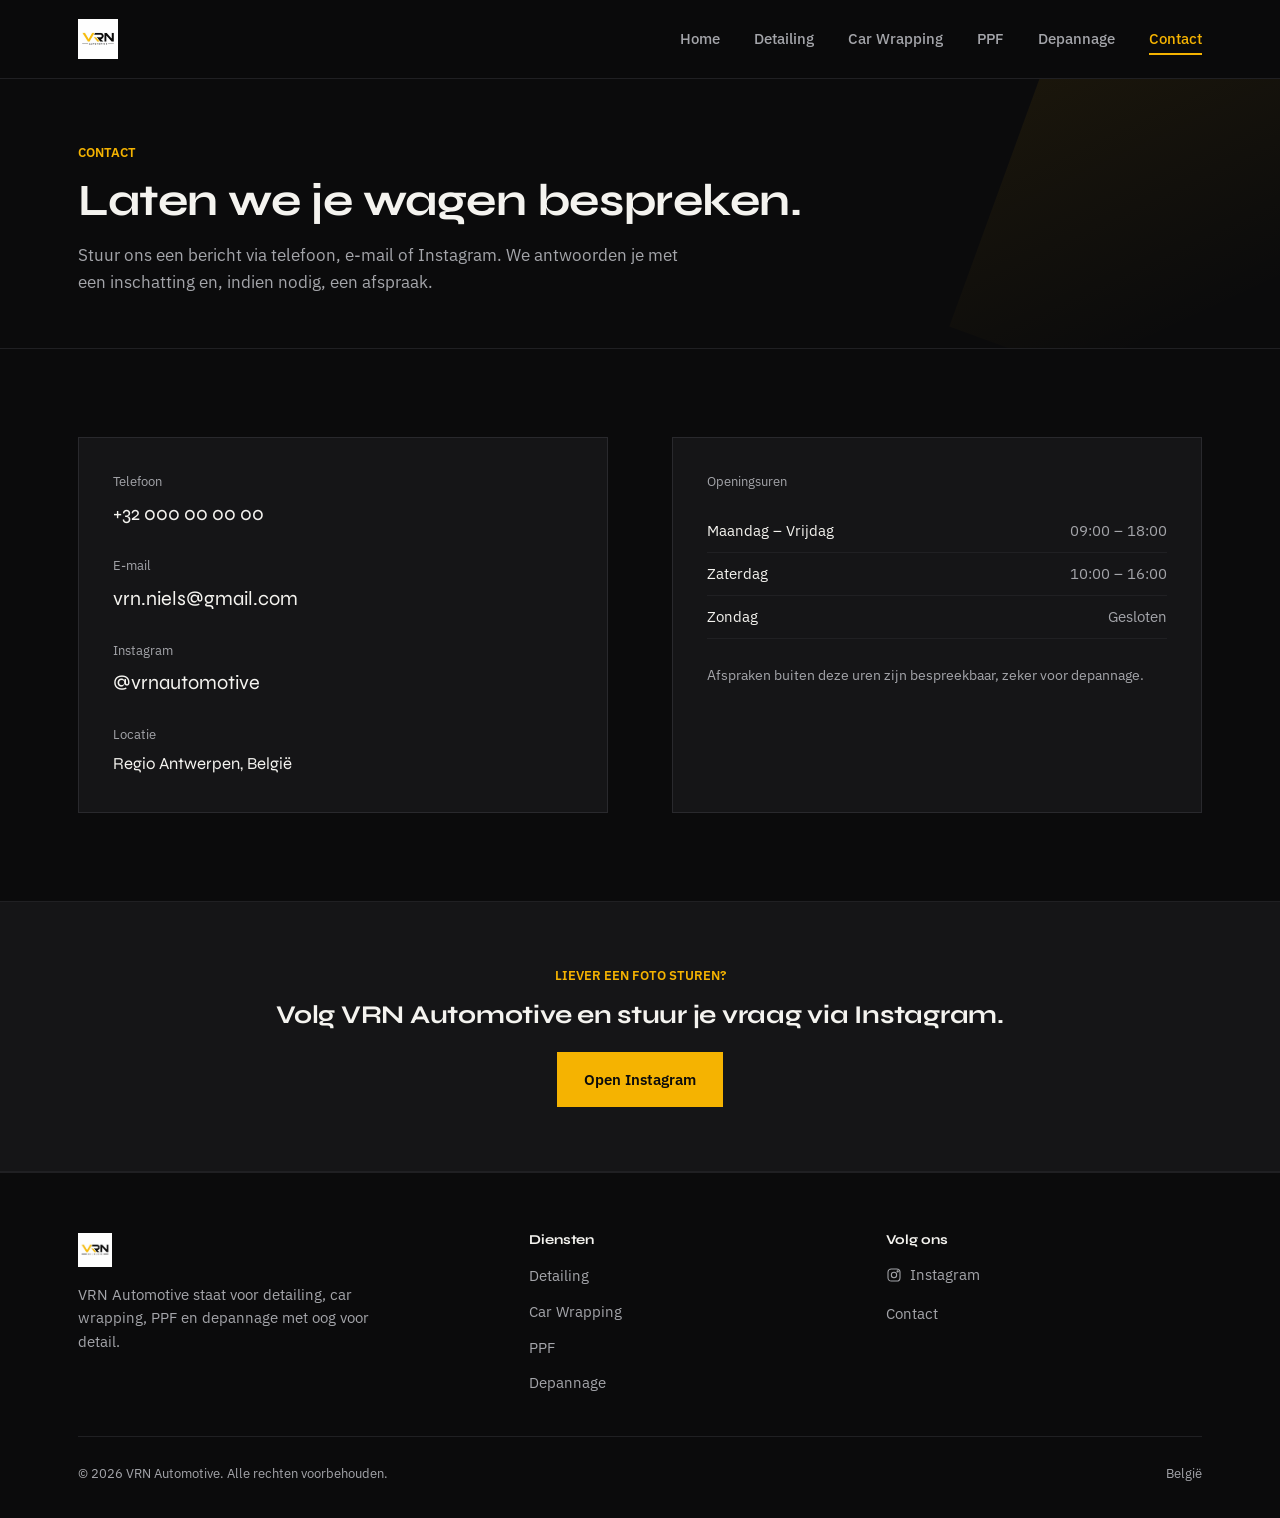
==== contact.html @ 50517fce "Add files via upload" ====
<!DOCTYPE html>
<html lang="nl">
<head>
<meta charset="UTF-8">
<meta name="viewport" content="width=device-width, initial-scale=1.0">
<title>Contact — VRN Automotive</title>
<meta name="description" content="Neem contact op met VRN Automotive voor detailing, car wrapping, PPF of depannage.">
<link rel="icon" href="assets/logo.png">
<link rel="preconnect" href="https://fonts.googleapis.com">
<link rel="preconnect" href="https://fonts.gstatic.com" crossorigin>
<link href="https://fonts.googleapis.com/css2?family=Syne:wght@600;700;800&family=IBM+Plex+Sans:wght@400;500;600&display=swap" rel="stylesheet">
<link rel="stylesheet" href="Style/styles.css">
</head>
<body>

<!--
  BEWERKBARE GEGEVENS op deze pagina:
  - Telefoonnummer: zoek "+32 000 00 00 00"
  - E-mailadres: zoek "info@vrnautomotive.be"
  - Locatie: zoek "Regio Antwerpen, België"
  - Openingsuren: zoek "hours-table"
  - Instagram: zoek "instagram.com/vrnautomotive"
-->

<header class="site-header">
  <div class="container">
    <a class="brand" href="index.html">
      <img src="Pictures/logo.png" alt="VRN Automotive logo">
    </a>
    <nav class="main-nav">
      <ul>
        <li><a href="index.html">Home</a></li>
        <li><a href="detailing.html">Detailing</a></li>
        <li><a href="wrapping.html">Car Wrapping</a></li>
        <li><a href="ppf.html">PPF</a></li>
        <li><a href="depanage.html">Depannage</a></li>
        <li><a href="contact.html" class="active">Contact</a></li>
      </ul>
    </nav>
    <button class="nav-toggle" aria-label="Menu"><span></span><span></span><span></span></button>
  </div>
</header>

<section class="page-banner">
  <div class="stripe" aria-hidden="true"></div>
  <div class="container">
    <p class="eyebrow">CONTACT</p>
    <h1>Laten we je wagen bespreken.</h1>
    <p class="lede">Stuur ons een bericht via telefoon, e-mail of Instagram. We antwoorden je met een inschatting en, indien nodig, een afspraak.</p>
  </div>
</section>

<section>
  <div class="container contact-grid">

    <div class="contact-card">
      <div class="label">Telefoon</div>
      <div class="value"><a href="tel:+32000000000">+32 000 00 00 00</a></div>
      <div class="label">E-mail</div>
      <div class="value"><a href="mailto:info@vrnautomotive.be">vrn.niels@gmail.com</a></div>
      <div class="label">Instagram</div>
      <div class="value">
        <a href="https://www.instagram.com/vrn_bv/" target="_blank" rel="noopener">@vrnautomotive</a>
      </div>
      <div class="label">Locatie</div>
      <div class="value" style="font-size:1.05rem;">Regio Antwerpen, België</div>
    </div>

    <div class="contact-card">
      <div class="label" style="margin-bottom:18px;">Openingsuren</div>
      <table class="hours-table">
        <tr><td>Maandag – Vrijdag</td><td>09:00 – 18:00</td></tr>
        <tr><td>Zaterdag</td><td>10:00 – 16:00</td></tr>
        <tr><td>Zondag</td><td>Gesloten</td></tr>
      </table>
      <p style="margin-top:24px; font-size:0.9rem;">Afspraken buiten deze uren zijn bespreekbaar, zeker voor depannage.</p>
    </div>

  </div>
</section>

<section class="alt-panel tight">
  <div class="container" style="text-align:center;">
    <p class="eyebrow" style="justify-content:center; display:flex;">LIEVER EEN FOTO STUREN?</p>
    <h2 style="font-size:1.6rem;">Volg VRN Automotive en stuur je vraag via Instagram.</h2>
    <div style="margin-top:24px;">
      <a href="https://www.instagram.com/vrnautomotive" target="_blank" rel="noopener" class="button button-primary">
        Open Instagram
      </a>
    </div>
  </div>
</section>

<footer class="site-footer">
  <div class="container">
    <div class="footer-top">
      <div class="footer-brand">
        <img src="Pictures/logo.png" alt="VRN Automotive logo">
        <p>VRN Automotive staat voor detailing, car wrapping, PPF en depannage met oog voor detail.</p>
      </div>
      <div class="footer-col">
        <h4>Diensten</h4>
        <ul>
          <li><a href="detailing.html">Detailing</a></li>
          <li><a href="wrapping.html">Car Wrapping</a></li>
          <li><a href="ppf.html">PPF</a></li>
          <li><a href="depanage.html">Depannage</a></li>
        </ul>
      </div>
      <div class="footer-col">
        <h4>Volg ons</h4>
        <ul>
          <li>
            <a class="social-inline" href="https://www.instagram.com/vrnautomotive" target="_blank" rel="noopener">
              <svg width="16" height="16" viewBox="0 0 24 24" fill="none" stroke="currentColor" stroke-width="1.6"><rect x="3" y="3" width="18" height="18" rx="5"/><circle cx="12" cy="12" r="4"/><circle cx="17.5" cy="6.5" r="1"/></svg>
              Instagram
            </a>
          </li>
          <li><a href="contact.html">Contact</a></li>
        </ul>
      </div>
    </div>
    <div class="footer-bottom">
      <span>© 2026 VRN Automotive. Alle rechten voorbehouden.</span>
      <span>België</span>
    </div>
  </div>
</footer>

<script src="script.js"></script>
</body>
</html>
---- Style/styles.css ----
/* ===========================================================
   VRN AUTOMOTIVE — design tokens
   Palette pulled from the logo: near-black body, glossy gold accent.
   =========================================================== */
:root {
  --bg: #0b0b0c;
  --bg-panel: #151517;
  --bg-panel-2: #1c1d20;
  --gold: #f5b301;
  --gold-soft: #ffd268;
  --text: #f4f3ef;
  --text-muted: #a4a5aa;
  --border: #29292d;
  --border-soft: #202023;
  --font-head: 'Syne', sans-serif;
  --font-body: 'IBM Plex Sans', sans-serif;
  --wrap: 1180px;
}

* { box-sizing: border-box; }
html { scroll-behavior: smooth; }

body {
  margin: 0;
  background: var(--bg);
  color: var(--text);
  font-family: var(--font-body);
  font-size: 16px;
  line-height: 1.6;
  -webkit-font-smoothing: antialiased;
}

img { max-width: 100%; display: block; }

a {
  color: inherit;
  text-decoration: none;
}

.container {
  width: 100%;
  max-width: var(--wrap);
  margin: 0 auto;
  padding: 0 28px;
}

h1, h2, h3, h4 {
  font-family: var(--font-head);
  font-weight: 700;
  line-height: 1.08;
  margin: 0;
  letter-spacing: -0.01em;
}

p { margin: 0; color: var(--text-muted); }

.eyebrow {
  font-family: var(--font-body);
  font-size: 0.8rem;
  color: var(--gold);
  font-weight: 600;
  margin-bottom: 14px;
}

.button {
  display: inline-flex;
  align-items: center;
  gap: 10px;
  padding: 14px 26px;
  font-family: var(--font-body);
  font-weight: 600;
  font-size: 0.95rem;
  border: 1px solid transparent;
  cursor: pointer;
  transition: transform 0.15s ease, background 0.15s ease, border-color 0.15s ease;
}
.button-primary {
  background: var(--gold);
  color: #0b0b0c;
}
.button-primary:hover { background: var(--gold-soft); }
.button-ghost {
  background: transparent;
  border-color: var(--border);
  color: var(--text);
}
.button-ghost:hover { border-color: var(--gold); color: var(--gold); }

/* ---------- Header ---------- */
.site-header {
  position: sticky;
  top: 0;
  z-index: 50;
  background: rgba(11, 11, 12, 0.92);
  backdrop-filter: blur(10px);
  border-bottom: 1px solid var(--border-soft);
}
.site-header .container {
  display: flex;
  align-items: center;
  justify-content: space-between;
  height: 78px;
}
.brand {
  display: flex;
  align-items: center;
  gap: 12px;
}
.brand img { height: 40px; width: auto; }

.main-nav ul {
  list-style: none;
  display: flex;
  gap: 34px;
  margin: 0;
  padding: 0;
}
.main-nav a {
  font-size: 0.92rem;
  font-weight: 500;
  color: var(--text-muted);
  position: relative;
  padding: 6px 0;
}
.main-nav a:hover { color: var(--text); }
.main-nav a.active { color: var(--gold); }
.main-nav a.active::after {
  content: "";
  position: absolute;
  left: 0; right: 0; bottom: -1px;
  height: 2px;
  background: var(--gold);
}

.nav-toggle {
  display: none;
  flex-direction: column;
  gap: 5px;
  background: none;
  border: 0;
  cursor: pointer;
  padding: 8px;
}
.nav-toggle span {
  width: 22px;
  height: 2px;
  background: var(--text);
}

/* ---------- Hero (home) ---------- */
.hero {
  position: relative;
  overflow: hidden;
  border-bottom: 1px solid var(--border-soft);
}
.hero .container {
  display: grid;
  grid-template-columns: 1.1fr 0.9fr;
  align-items: center;
  gap: 40px;
  padding-top: 96px;
  padding-bottom: 96px;
  min-height: 560px;
}
.hero h1 {
  font-size: clamp(2.4rem, 5vw, 3.8rem);
}
.hero .lede {
  margin-top: 22px;
  max-width: 46ch;
  font-size: 1.08rem;
}
.hero .cta-row {
  margin-top: 36px;
  display: flex;
  gap: 14px;
  flex-wrap: wrap;
}
.hero-graphic {
  position: relative;
  height: 420px;
}
.hero-graphic svg { width: 100%; height: 100%; }

/* ---------- Page banner (subpages) ---------- */
.page-banner {
  border-bottom: 1px solid var(--border-soft);
  padding: 64px 0 52px;
  position: relative;
  overflow: hidden;
}
.page-banner .container { position: relative; z-index: 1; }
.page-banner h1 { font-size: clamp(2rem, 4vw, 2.8rem); }
.page-banner .lede { margin-top: 16px; max-width: 60ch; font-size: 1.05rem; }
.page-banner .stripe {
  position: absolute;
  right: -80px;
  top: -40px;
  width: 360px;
  height: 360px;
  background: linear-gradient(135deg, var(--gold) 0%, transparent 70%);
  opacity: 0.08;
  transform: rotate(20deg);
}

/* ---------- Sections ---------- */
section { padding: 88px 0; }
section.tight { padding: 64px 0; }
.section-head { max-width: 60ch; margin-bottom: 48px; }
.section-head h2 { font-size: clamp(1.7rem, 3vw, 2.3rem); }
.section-head p { margin-top: 16px; font-size: 1.02rem; }

.alt-panel { background: var(--bg-panel); border-top: 1px solid var(--border-soft); border-bottom: 1px solid var(--border-soft); }

/* ---------- Service grid ---------- */
.service-grid {
  display: grid;
  grid-template-columns: repeat(2, 1fr);
  gap: 1px;
  background: var(--border);
  border: 1px solid var(--border);
}
.service-card {
  background: var(--bg);
  padding: 40px 36px;
  display: flex;
  flex-direction: column;
  gap: 16px;
  transition: background 0.2s ease;
}
.service-card:hover { background: var(--bg-panel); }
.service-card .icon { color: var(--gold); }
.service-card h3 { font-size: 1.3rem; }
.service-card p { font-size: 0.96rem; }
.service-card .go {
  margin-top: auto;
  font-size: 0.88rem;
  font-weight: 600;
  color: var(--gold);
  display: inline-flex;
  align-items: center;
  gap: 8px;
}

/* ---------- USP list ---------- */
.usp-list {
  display: grid;
  grid-template-columns: repeat(3, 1fr);
  gap: 32px;
}
.usp-item h3 {
  font-size: 1.1rem;
  margin-bottom: 10px;
}
.usp-item p { font-size: 0.95rem; }
.usp-item .icon { color: var(--gold); margin-bottom: 18px; }

/* ---------- Process steps ---------- */
.process {
  display: grid;
  grid-template-columns: repeat(4, 1fr);
  gap: 0;
  border-top: 1px solid var(--border);
}
.process-step {
  padding: 30px 26px 30px 0;
  border-right: 1px solid var(--border);
}
.process-step:last-child { border-right: none; }
.process-step .num {
  font-family: var(--font-head);
  color: var(--gold);
  font-size: 1.6rem;
  display: block;
  margin-bottom: 14px;
}
.process-step h4 { font-size: 1rem; margin-bottom: 8px; }
.process-step p { font-size: 0.9rem; }

/* ---------- Feature list (definition-style) ---------- */
.feature-list {
  display: grid;
  gap: 0;
  border-top: 1px solid var(--border-soft);
}
.feature-row {
  display: grid;
  grid-template-columns: 260px 1fr;
  gap: 40px;
  padding: 28px 0;
  border-bottom: 1px solid var(--border-soft);
}
.feature-row h4 { font-size: 1.05rem; color: var(--text); }
.feature-row p { font-size: 0.96rem; }

/* ---------- Two column content ---------- */
.split {
  display: grid;
  grid-template-columns: 1fr 1fr;
  gap: 64px;
  align-items: start;
}
.split .visual {
  aspect-ratio: 4/5;
  background: var(--bg-panel);
  border: 1px solid var(--border);
  position: relative;
  overflow: hidden;
}
.split .visual svg { width: 100%; height: 100%; }

/* ---------- CTA band ---------- */
.cta-band {
  background: var(--bg-panel);
  border-top: 1px solid var(--border-soft);
  border-bottom: 1px solid var(--border-soft);
  padding: 72px 0;
}
.cta-band .container {
  display: flex;
  align-items: center;
  justify-content: space-between;
  gap: 30px;
  flex-wrap: wrap;
}
.cta-band h2 { font-size: clamp(1.5rem, 3vw, 2.1rem); max-width: 32ch; }

/* ---------- Contact ---------- */
.contact-grid {
  display: grid;
  grid-template-columns: 1fr 1fr;
  gap: 64px;
}
.contact-card {
  border: 1px solid var(--border);
  padding: 34px;
  background: var(--bg-panel);
}
.contact-card .label {
  font-size: 0.8rem;
  color: var(--text-muted);
  margin-bottom: 6px;
}
.contact-card .value {
  font-family: var(--font-head);
  font-size: 1.25rem;
  margin-bottom: 26px;
}
.contact-card .value:last-child { margin-bottom: 0; }
.hours-table { width: 100%; border-collapse: collapse; font-size: 0.94rem; }
.hours-table td { padding: 9px 0; border-bottom: 1px solid var(--border-soft); }
.hours-table td:last-child { text-align: right; color: var(--text-muted); }

/* ---------- Footer ---------- */
.site-footer {
  padding: 60px 0 34px;
  border-top: 1px solid var(--border-soft);
}
.footer-top {
  display: grid;
  grid-template-columns: 1.3fr 1fr 1fr;
  gap: 40px;
  padding-bottom: 40px;
}
.footer-brand img { height: 34px; margin-bottom: 16px; }
.footer-brand p { max-width: 34ch; font-size: 0.92rem; }
.footer-col h4 {
  font-size: 0.85rem;
  color: var(--text);
  margin-bottom: 16px;
}
.footer-col ul { list-style: none; margin: 0; padding: 0; display: grid; gap: 10px; }
.footer-col a { font-size: 0.92rem; color: var(--text-muted); }
.footer-col a:hover { color: var(--gold); }
.footer-bottom {
  display: flex;
  justify-content: space-between;
  align-items: center;
  padding-top: 26px;
  border-top: 1px solid var(--border-soft);
  font-size: 0.82rem;
  color: var(--text-muted);
  flex-wrap: wrap;
  gap: 12px;
}
.social-inline {
  display: inline-flex;
  align-items: center;
  gap: 8px;
}
.social-inline:hover { color: var(--gold); }

/* ---------- Responsive ---------- */
@media (max-width: 880px) {
  .main-nav { position: fixed; inset: 78px 0 0 0; background: var(--bg); display: none; flex-direction: column; padding: 20px 28px; border-top: 1px solid var(--border-soft); }
  .main-nav.open { display: flex; }
  .main-nav ul { flex-direction: column; gap: 4px; }
  .main-nav a { display: block; padding: 14px 0; border-bottom: 1px solid var(--border-soft); }
  .nav-toggle { display: flex; }

  .hero .container { grid-template-columns: 1fr; padding-top: 56px; padding-bottom: 56px; min-height: unset; }
  .hero-graphic { height: 240px; order: -1; }

  .service-grid, .usp-list, .contact-grid, .split { grid-template-columns: 1fr; }
  .process { grid-template-columns: 1fr 1fr; }
  .process-step { border-right: none; border-bottom: 1px solid var(--border); padding: 24px 0; }
  .footer-top { grid-template-columns: 1fr; }
  .feature-row { grid-template-columns: 1fr; gap: 10px; }
  .cta-band .container { flex-direction: column; align-items: flex-start; }
}
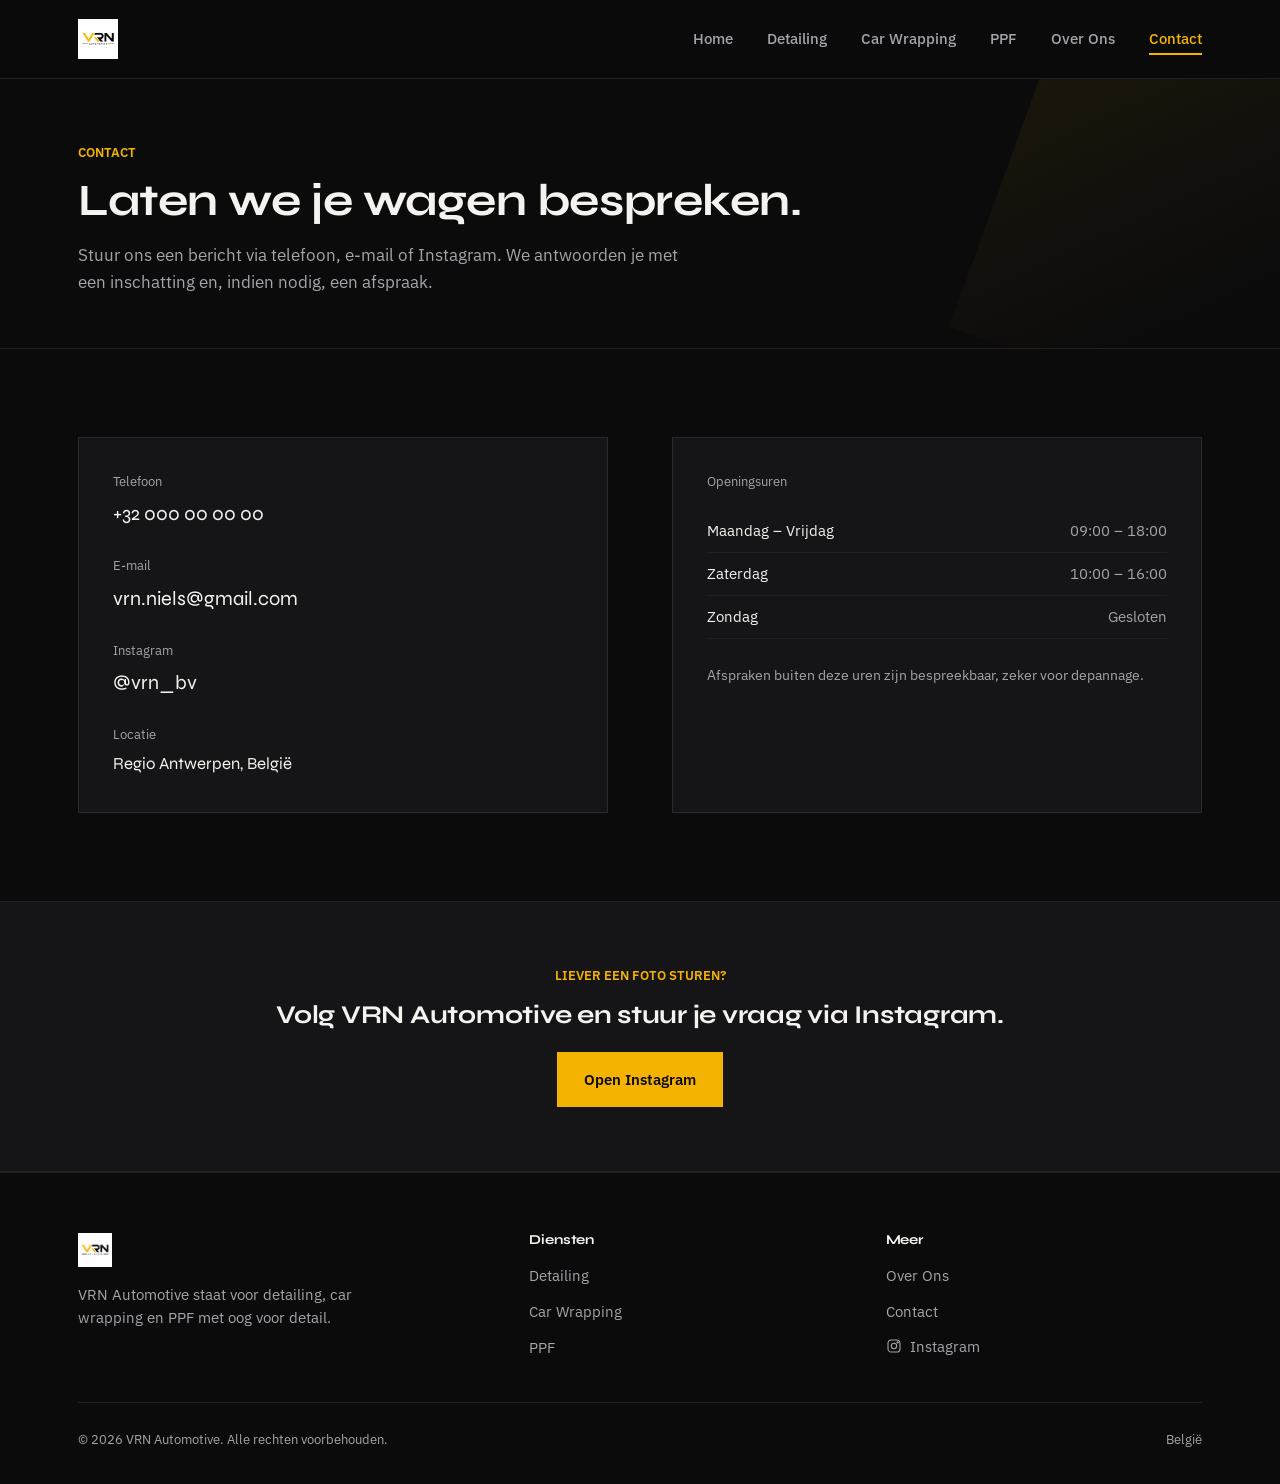
==== commit 4f0e77be: "Add files via upload" ====
--- a/contact.html
+++ b/contact.html
@@ -5,7 +5,7 @@
 <meta name="viewport" content="width=device-width, initial-scale=1.0">
 <title>Contact — VRN Automotive</title>
 <meta name="description" content="Neem contact op met VRN Automotive voor detailing, car wrapping, PPF of depannage.">
-<link rel="icon" href="assets/logo.png">
+<link rel="icon" href="Pictures/favicon.png">
 <link rel="preconnect" href="https://fonts.googleapis.com">
 <link rel="preconnect" href="https://fonts.gstatic.com" crossorigin>
 <link href="https://fonts.googleapis.com/css2?family=Syne:wght@600;700;800&family=IBM+Plex+Sans:wght@400;500;600&display=swap" rel="stylesheet">
@@ -16,10 +16,8 @@
 <!--
   BEWERKBARE GEGEVENS op deze pagina:
   - Telefoonnummer: zoek "+32 000 00 00 00"
-  - E-mailadres: zoek "info@vrnautomotive.be"
   - Locatie: zoek "Regio Antwerpen, België"
   - Openingsuren: zoek "hours-table"
-  - Instagram: zoek "instagram.com/vrnautomotive"
 -->
 
 <header class="site-header">
@@ -33,7 +31,7 @@
         <li><a href="detailing.html">Detailing</a></li>
         <li><a href="wrapping.html">Car Wrapping</a></li>
         <li><a href="ppf.html">PPF</a></li>
-        <li><a href="depanage.html">Depannage</a></li>
+        <li><a href="over-ons.html">Over Ons</a></li>
         <li><a href="contact.html" class="active">Contact</a></li>
       </ul>
     </nav>
@@ -57,10 +55,10 @@
       <div class="label">Telefoon</div>
       <div class="value"><a href="tel:+32000000000">+32 000 00 00 00</a></div>
       <div class="label">E-mail</div>
-      <div class="value"><a href="mailto:info@vrnautomotive.be">vrn.niels@gmail.com</a></div>
+      <div class="value"><a href="mailto:vrn.niels@gmail.com">vrn.niels@gmail.com</a></div>
       <div class="label">Instagram</div>
       <div class="value">
-        <a href="https://www.instagram.com/vrn_bv/" target="_blank" rel="noopener">@vrnautomotive</a>
+        <a href="https://www.instagram.com/vrn_bv/" target="_blank" rel="noopener">@vrn_bv</a>
       </div>
       <div class="label">Locatie</div>
       <div class="value" style="font-size:1.05rem;">Regio Antwerpen, België</div>
@@ -84,7 +82,7 @@
     <p class="eyebrow" style="justify-content:center; display:flex;">LIEVER EEN FOTO STUREN?</p>
     <h2 style="font-size:1.6rem;">Volg VRN Automotive en stuur je vraag via Instagram.</h2>
     <div style="margin-top:24px;">
-      <a href="https://www.instagram.com/vrnautomotive" target="_blank" rel="noopener" class="button button-primary">
+      <a href="https://www.instagram.com/vrn_bv/" target="_blank" rel="noopener" class="button button-primary">
         Open Instagram
       </a>
     </div>
@@ -96,7 +94,7 @@
     <div class="footer-top">
       <div class="footer-brand">
         <img src="Pictures/logo.png" alt="VRN Automotive logo">
-        <p>VRN Automotive staat voor detailing, car wrapping, PPF en depannage met oog voor detail.</p>
+        <p>VRN Automotive staat voor detailing, car wrapping en PPF met oog voor detail.</p>
       </div>
       <div class="footer-col">
         <h4>Diensten</h4>
@@ -104,19 +102,19 @@
           <li><a href="detailing.html">Detailing</a></li>
           <li><a href="wrapping.html">Car Wrapping</a></li>
           <li><a href="ppf.html">PPF</a></li>
-          <li><a href="depanage.html">Depannage</a></li>
         </ul>
       </div>
       <div class="footer-col">
-        <h4>Volg ons</h4>
+        <h4>Meer</h4>
         <ul>
+          <li><a href="over-ons.html">Over Ons</a></li>
+          <li><a href="contact.html">Contact</a></li>
           <li>
-            <a class="social-inline" href="https://www.instagram.com/vrnautomotive" target="_blank" rel="noopener">
+            <a class="social-inline" href="https://www.instagram.com/vrn_bv/" target="_blank" rel="noopener">
               <svg width="16" height="16" viewBox="0 0 24 24" fill="none" stroke="currentColor" stroke-width="1.6"><rect x="3" y="3" width="18" height="18" rx="5"/><circle cx="12" cy="12" r="4"/><circle cx="17.5" cy="6.5" r="1"/></svg>
               Instagram
             </a>
           </li>
-          <li><a href="contact.html">Contact</a></li>
         </ul>
       </div>
     </div>
